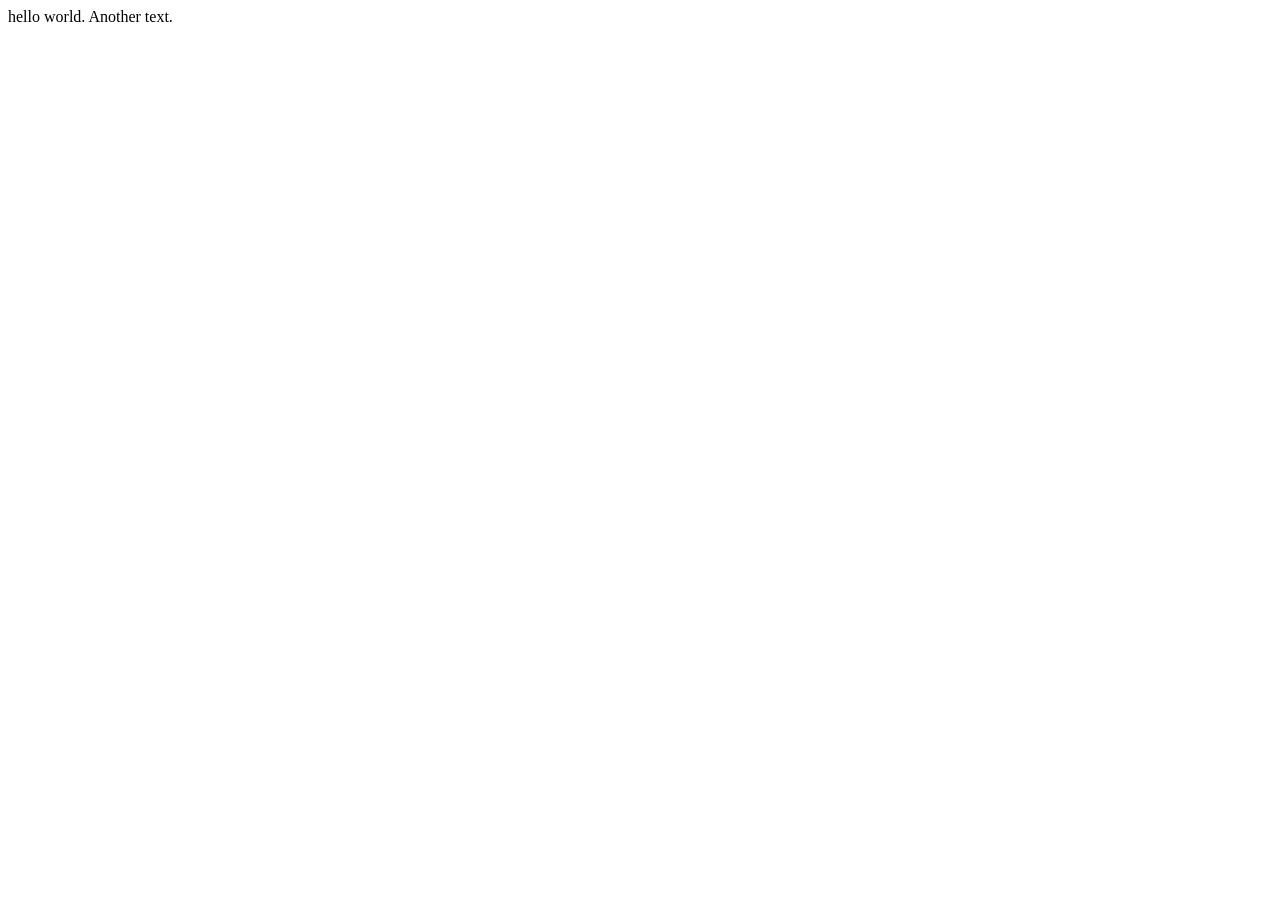
==== index.html @ a26b2df6 "Pranjal" ====
<!DOCTYPE html>
<html lang="en">

<head>
  <meta charset="UTF-8">
  <meta name="viewport" content="width=device-width, initial-scale=1.0">
  <title>Document</title>
</head>

<body>
  hello world.
  Another text.
</body>

</html>
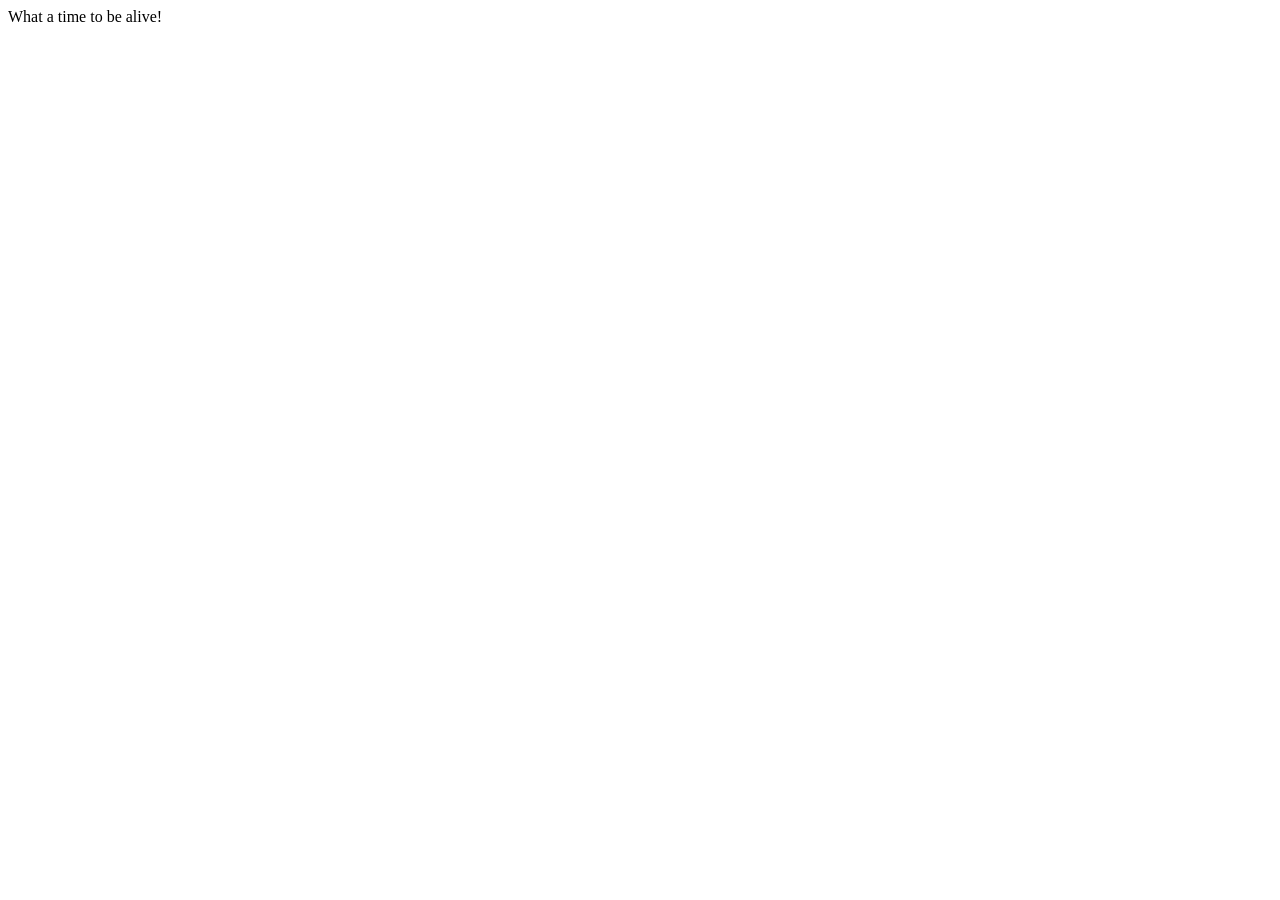
==== commit 928778eb: "text change no more hello world" ====
--- a/index.html
+++ b/index.html
@@ -8,8 +8,8 @@
 </head>
 
 <body>
-  hello world.
-  Another text.
+  What a time to be alive!
+  
 </body>
 
 </html>
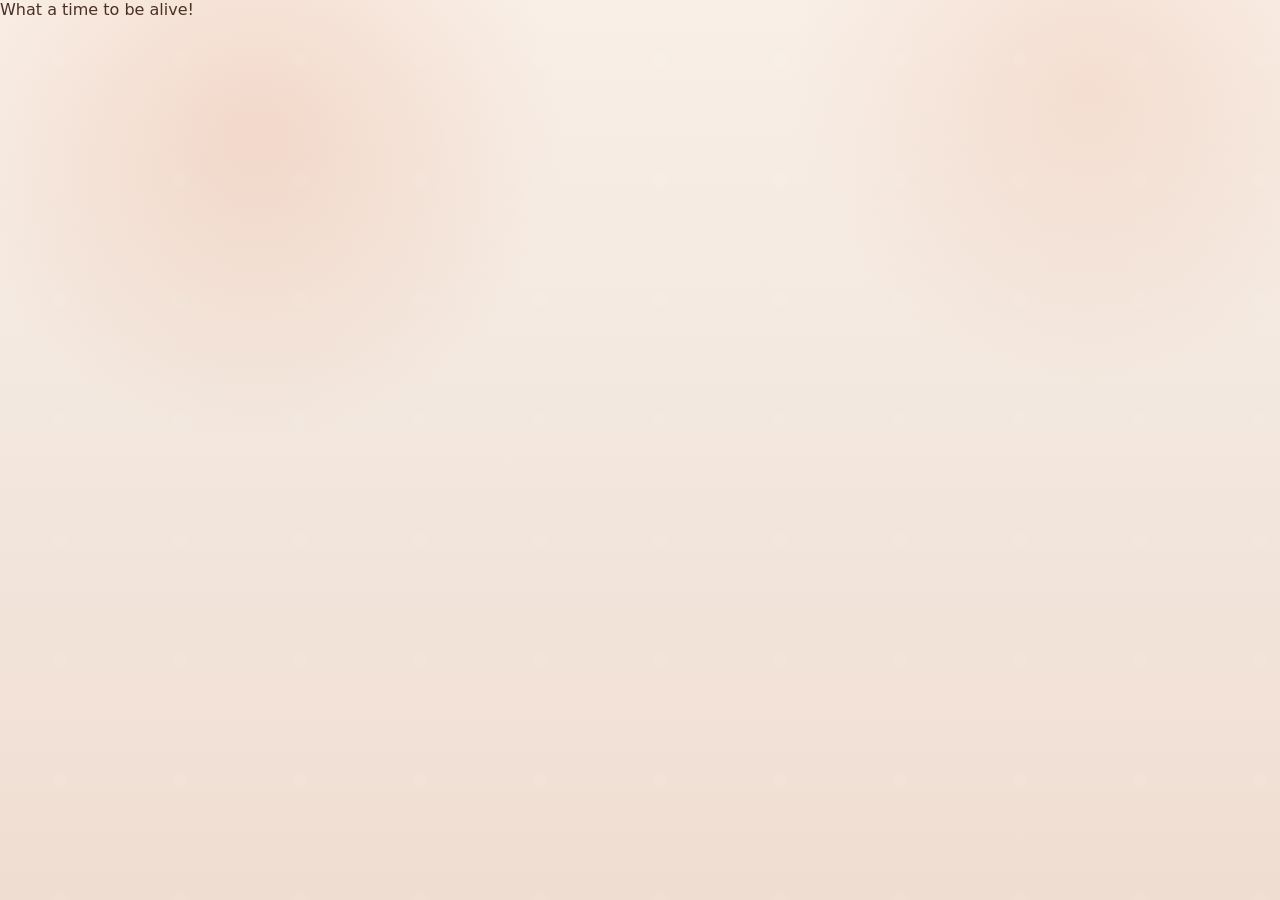
==== commit 300e423b: "renaming" ====
--- a/index.html
+++ b/index.html
@@ -5,11 +5,13 @@
   <meta charset="UTF-8">
   <meta name="viewport" content="width=device-width, initial-scale=1.0">
   <title>Document</title>
+  <link href="style.css" rel="stylesheet" type="text/css">
+  <script src="main.js" defer></script>
 </head>
 
 <body>
   What a time to be alive!
-  
+
 </body>
 
 </html>
--- a/style.css
+++ b/style.css
@@ -0,0 +1,214 @@
+:root {
+  --bg: #f3e8df;
+  --panel: #fff6f1;
+  --panel-alt: #ffe6d2;
+  --text: #4b3024;
+  --muted: #8c6b58;
+  --accent: #d86b3b;
+  --accent-dark: #b4542f;
+  --shadow: 0 18px 50px rgba(76, 49, 34, 0.15);
+  --radius: 24px;
+}
+
+* {
+  box-sizing: border-box;
+}
+
+body {
+  margin: 0;
+  min-height: 100vh;
+  font-family: "Inter", "Segoe UI", system-ui, sans-serif;
+  color: var(--text);
+  background:
+    radial-gradient(
+      circle at 20% 15%,
+      rgba(216, 107, 59, 0.16),
+      transparent 24%
+    ),
+    radial-gradient(
+      circle at 85% 10%,
+      rgba(216, 107, 59, 0.12),
+      transparent 22%
+    ),
+    linear-gradient(180deg, #f9efe7 0%, #f3e8df 45%, #f0ddd1 100%);
+}
+
+body::before {
+  content: "";
+  position: fixed;
+  inset: 0;
+  background-image: radial-gradient(
+    circle,
+    rgba(255, 255, 255, 0.4) 8%,
+    transparent 10%
+  );
+  background-size: 120px 120px;
+  opacity: 0.18;
+  pointer-events: none;
+}
+
+.page-wrapper {
+  max-width: 980px;
+  margin: 0 auto;
+  padding: 48px 24px 80px;
+}
+
+.hero {
+  display: grid;
+  gap: 28px;
+  align-items: center;
+  padding: 36px;
+  border-radius: var(--radius);
+  background: linear-gradient(
+    135deg,
+    rgba(255, 255, 255, 0.95),
+    rgba(255, 246, 238, 0.92)
+  );
+  box-shadow: var(--shadow);
+}
+
+.hero h1 {
+  margin: 0;
+  font-size: clamp(2.5rem, 4vw, 4rem);
+  line-height: 1.02;
+}
+
+.hero p {
+  margin: 16px 0 0;
+  max-width: 680px;
+  color: var(--muted);
+  font-size: 1.05rem;
+  line-height: 1.8;
+}
+
+.hero .hero-decor {
+  display: flex;
+  justify-content: center;
+  align-items: center;
+  min-height: 260px;
+  border-radius: 28px;
+  background:
+    radial-gradient(circle at top, rgba(216, 107, 59, 0.18), transparent 40%),
+    linear-gradient(180deg, #ffe9d9 0%, #fff7f2 100%);
+  position: relative;
+  overflow: hidden;
+}
+
+.hero .hero-decor::after {
+  content: "";
+  position: absolute;
+  left: -16px;
+  top: 45%;
+  width: 180px;
+  height: 180px;
+  border-radius: 50%;
+  background: rgba(216, 107, 59, 0.08);
+}
+
+.hero .hero-decor::before {
+  content: "👣";
+  position: absolute;
+  right: 20px;
+  bottom: 20px;
+  font-size: 4rem;
+  opacity: 0.35;
+}
+
+.card {
+  background: var(--panel);
+  border-radius: var(--radius);
+  padding: 32px;
+  box-shadow: var(--shadow);
+  margin-top: 32px;
+}
+
+.card h2 {
+  margin-top: 0;
+  font-size: 1.9rem;
+}
+
+.card p {
+  color: var(--muted);
+  line-height: 1.75;
+}
+
+.grid-two {
+  display: grid;
+  gap: 28px;
+  grid-template-columns: repeat(auto-fit, minmax(250px, 1fr));
+}
+
+.ingredients,
+.steps {
+  display: grid;
+  gap: 16px;
+}
+
+.ingredients li,
+.steps li {
+  list-style: none;
+  padding: 16px 18px;
+  border-radius: 18px;
+  background: var(--panel-alt);
+  border: 1px solid rgba(216, 107, 59, 0.12);
+}
+
+.ingredients li::marker,
+.steps li::marker {
+  color: var(--accent-dark);
+}
+
+.ingredients li {
+  display: flex;
+  align-items: flex-start;
+  gap: 12px;
+}
+
+.ingredients li span {
+  font-weight: 700;
+}
+
+.featured-note {
+  margin-top: 24px;
+  padding: 20px 24px;
+  border-radius: 22px;
+  background: rgba(216, 107, 59, 0.08);
+  border-left: 4px solid var(--accent);
+  color: var(--text);
+}
+
+.button {
+  display: inline-flex;
+  align-items: center;
+  justify-content: center;
+  padding: 14px 26px;
+  margin-top: 18px;
+  border-radius: 999px;
+  border: none;
+  background: linear-gradient(135deg, var(--accent), var(--accent-dark));
+  color: #fff;
+  text-decoration: none;
+  font-weight: 700;
+  box-shadow: 0 14px 30px rgba(216, 107, 59, 0.18);
+}
+
+.footer {
+  margin-top: 44px;
+  padding: 20px 0;
+  text-align: center;
+  color: var(--muted);
+}
+
+@media (max-width: 720px) {
+  .page-wrapper {
+    padding: 28px 18px 60px;
+  }
+
+  .hero {
+    padding: 28px;
+  }
+
+  .card {
+    padding: 24px;
+  }
+}
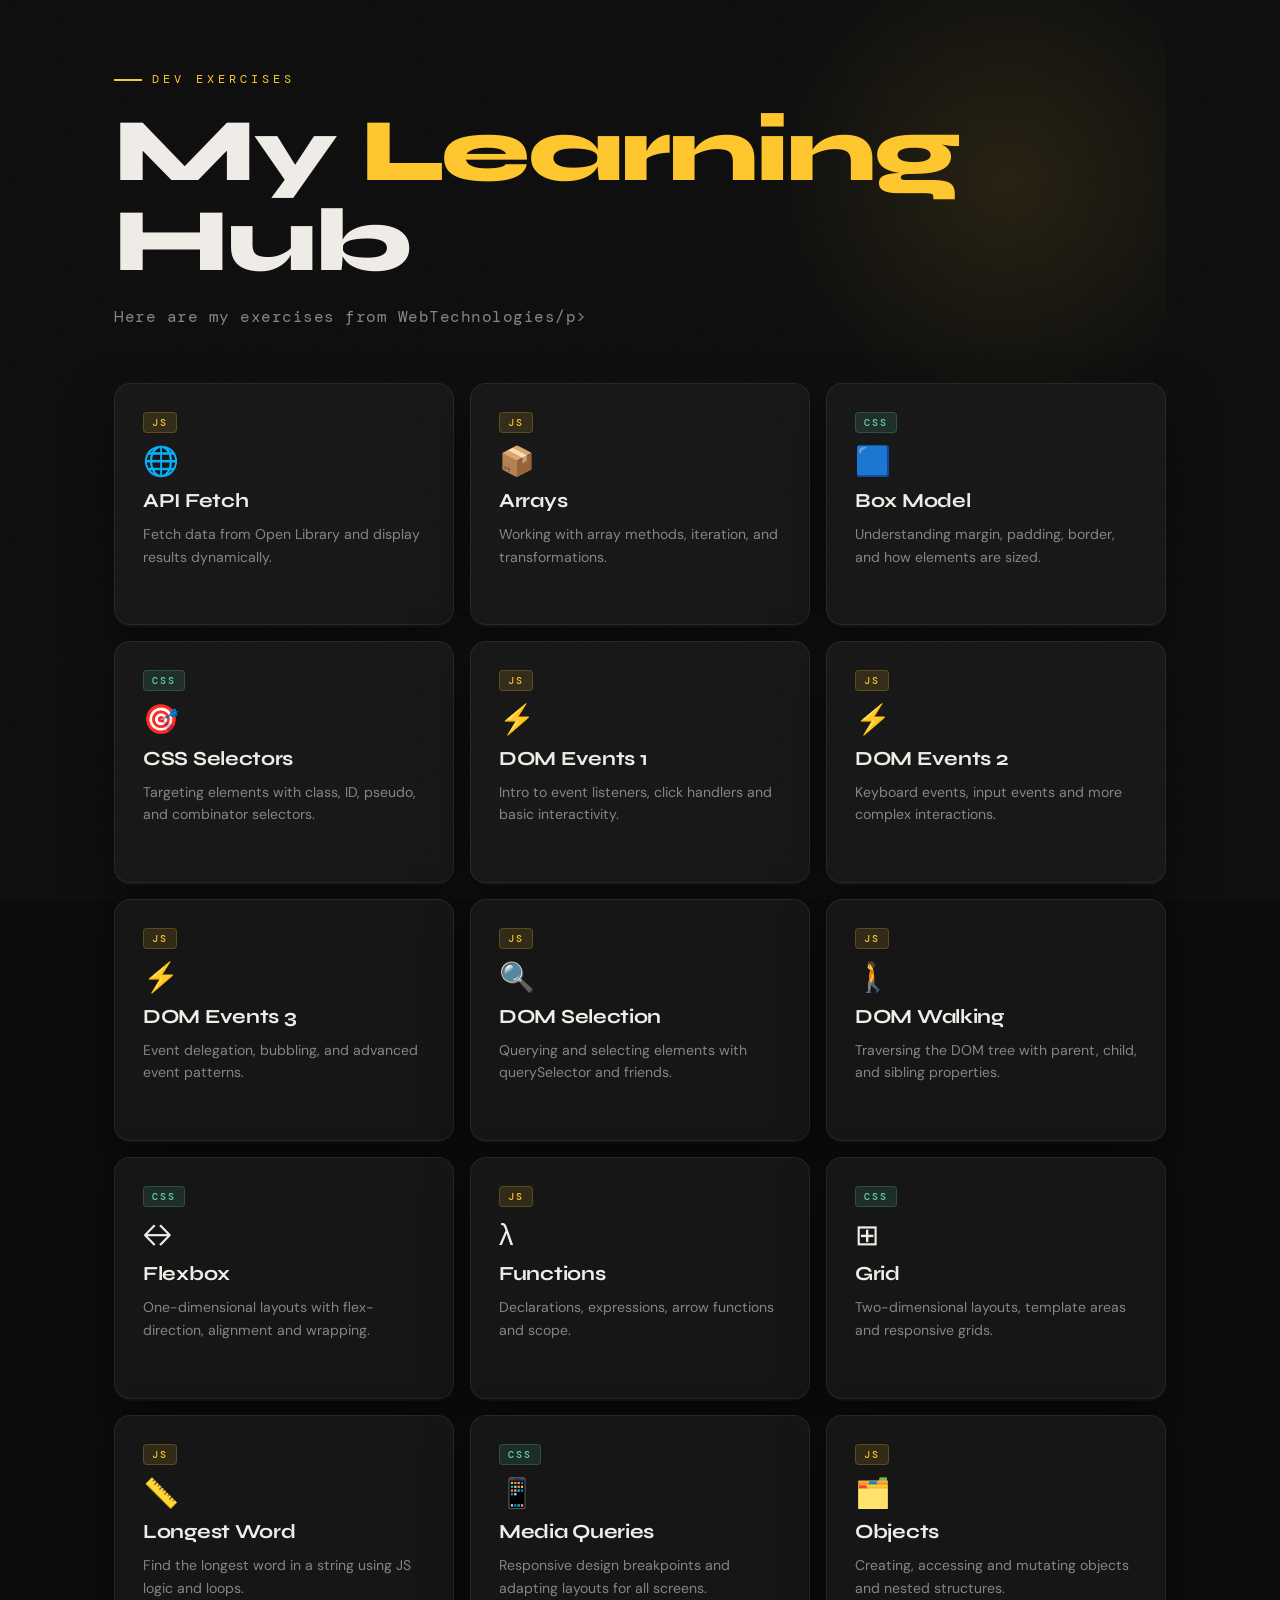
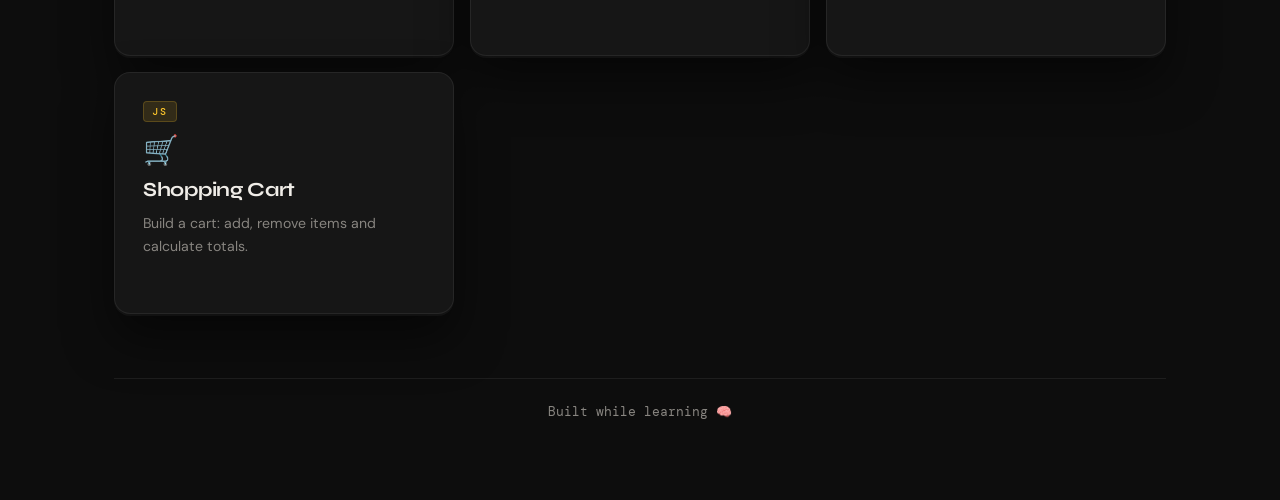
==== commit 75577fb0: "better file organisation index.html new page new style.css" ====
--- a/index.html
+++ b/index.html
@@ -1,17 +1,161 @@
 <!DOCTYPE html>
 <html lang="en">
-
 <head>
   <meta charset="UTF-8">
   <meta name="viewport" content="width=device-width, initial-scale=1.0">
-  <title>Document</title>
+  <title>My Exercises</title>
   <link href="style.css" rel="stylesheet" type="text/css">
+  <link href="https://fonts.googleapis.com/css2?family=Syne:wght@700;800&family=DM+Mono:wght@400;500&family=DM+Sans:wght@400;500&display=swap" rel="stylesheet">
   <script src="main.js" defer></script>
 </head>
+<body>
 
-<body>
-  What a time to be alive!
+  <div class="noise"></div>
+
+  <header class="site-header">
+    <div class="header-inner">
+      <div class="header-label">DEV EXERCISES</div>
+      <h1 class="site-title">My <em>Learning</em><br>Hub</h1>
+      <p class="site-subtitle">Here are my exercises from WebTechnologies/p>
+    </div>
+    <div class="header-blob"></div>
+  </header>
+
+  <main class="exercises-grid">
+
+    <a class="ex-card" href="exercises/api-fetch/index.html">
+      <span class="ex-tag">JS</span>
+      <span class="ex-icon">🌐</span>
+      <h2>API Fetch</h2>
+      <p>Fetch data from Open Library and display results dynamically.</p>
+      <span class="ex-arrow">→</span>
+    </a>
+
+    <a class="ex-card" href="exercises/arrays/index.html">
+      <span class="ex-tag">JS</span>
+      <span class="ex-icon">📦</span>
+      <h2>Arrays</h2>
+      <p>Working with array methods, iteration, and transformations.</p>
+      <span class="ex-arrow">→</span>
+    </a>
+
+    <a class="ex-card" href="exercises/boxmodel/index.html">
+      <span class="ex-tag">CSS</span>
+      <span class="ex-icon">🟦</span>
+      <h2>Box Model</h2>
+      <p>Understanding margin, padding, border, and how elements are sized.</p>
+      <span class="ex-arrow">→</span>
+    </a>
+
+    <a class="ex-card" href="exercises/css-selectors/index.html">
+      <span class="ex-tag">CSS</span>
+      <span class="ex-icon">🎯</span>
+      <h2>CSS Selectors</h2>
+      <p>Targeting elements with class, ID, pseudo, and combinator selectors.</p>
+      <span class="ex-arrow">→</span>
+    </a>
+
+    <a class="ex-card" href="exercises/dom-events-1/index.html">
+      <span class="ex-tag">JS</span>
+      <span class="ex-icon">⚡</span>
+      <h2>DOM Events 1</h2>
+      <p>Intro to event listeners, click handlers and basic interactivity.</p>
+      <span class="ex-arrow">→</span>
+    </a>
+
+    <a class="ex-card" href="exercises/dom-events-2/index.html">
+      <span class="ex-tag">JS</span>
+      <span class="ex-icon">⚡</span>
+      <h2>DOM Events 2</h2>
+      <p>Keyboard events, input events and more complex interactions.</p>
+      <span class="ex-arrow">→</span>
+    </a>
+
+    <a class="ex-card" href="exercises/dom-events-3/index.html">
+      <span class="ex-tag">JS</span>
+      <span class="ex-icon">⚡</span>
+      <h2>DOM Events 3</h2>
+      <p>Event delegation, bubbling, and advanced event patterns.</p>
+      <span class="ex-arrow">→</span>
+    </a>
+
+    <a class="ex-card" href="exercises/dom-selection/index.html">
+      <span class="ex-tag">JS</span>
+      <span class="ex-icon">🔍</span>
+      <h2>DOM Selection</h2>
+      <p>Querying and selecting elements with querySelector and friends.</p>
+      <span class="ex-arrow">→</span>
+    </a>
+
+    <a class="ex-card" href="exercises/dom-walking/index.html">
+      <span class="ex-tag">JS</span>
+      <span class="ex-icon">🚶</span>
+      <h2>DOM Walking</h2>
+      <p>Traversing the DOM tree with parent, child, and sibling properties.</p>
+      <span class="ex-arrow">→</span>
+    </a>
+
+    <a class="ex-card" href="exercises/flexbox/index.html">
+      <span class="ex-tag">CSS</span>
+      <span class="ex-icon">↔️</span>
+      <h2>Flexbox</h2>
+      <p>One-dimensional layouts with flex-direction, alignment and wrapping.</p>
+      <span class="ex-arrow">→</span>
+    </a>
+
+    <a class="ex-card" href="exercises/functions/index.html">
+      <span class="ex-tag">JS</span>
+      <span class="ex-icon">λ</span>
+      <h2>Functions</h2>
+      <p>Declarations, expressions, arrow functions and scope.</p>
+      <span class="ex-arrow">→</span>
+    </a>
+
+    <a class="ex-card" href="exercises/grid/index.html">
+      <span class="ex-tag">CSS</span>
+      <span class="ex-icon">⊞</span>
+      <h2>Grid</h2>
+      <p>Two-dimensional layouts, template areas and responsive grids.</p>
+      <span class="ex-arrow">→</span>
+    </a>
+
+    <a class="ex-card" href="exercises/longest-word/index.html">
+      <span class="ex-tag">JS</span>
+      <span class="ex-icon">📏</span>
+      <h2>Longest Word</h2>
+      <p>Find the longest word in a string using JS logic and loops.</p>
+      <span class="ex-arrow">→</span>
+    </a>
+
+    <a class="ex-card" href="exercises/media-queries/index.html">
+      <span class="ex-tag">CSS</span>
+      <span class="ex-icon">📱</span>
+      <h2>Media Queries</h2>
+      <p>Responsive design breakpoints and adapting layouts for all screens.</p>
+      <span class="ex-arrow">→</span>
+    </a>
+
+    <a class="ex-card" href="exercises/objects/index.html">
+      <span class="ex-tag">JS</span>
+      <span class="ex-icon">🗂️</span>
+      <h2>Objects</h2>
+      <p>Creating, accessing and mutating objects and nested structures.</p>
+      <span class="ex-arrow">→</span>
+    </a>
+
+    <a class="ex-card" href="exercises/shopping-cart/index.html">
+      <span class="ex-tag">JS</span>
+      <span class="ex-icon">🛒</span>
+      <h2>Shopping Cart</h2>
+      <p>Build a cart: add, remove items and calculate totals.</p>
+      <span class="ex-arrow">→</span>
+    </a>
+
+  </main>
+
+  <footer class="site-footer">
+    <span>Built while learning 🧠</span>
+  </footer>
 
 </body>
-
 </html>
--- a/style.css
+++ b/style.css
@@ -1,214 +1,357 @@
+/* ============================================================
+   LEARNING HUB — Dark editorial style, monospace + geometric
+   ============================================================ */
+
+@import url("https://fonts.googleapis.com/css2?family=Syne:wght@700;800&family=DM+Mono:wght@400;500&family=DM+Sans:wght@400;500&display=swap");
+
+/* ── Variables ─────────────────────────────────────────── */
 :root {
-  --bg: #f3e8df;
-  --panel: #fff6f1;
-  --panel-alt: #ffe6d2;
-  --text: #4b3024;
-  --muted: #8c6b58;
-  --accent: #d86b3b;
-  --accent-dark: #b4542f;
-  --shadow: 0 18px 50px rgba(76, 49, 34, 0.15);
-  --radius: 24px;
-}
-
-* {
+  --bg: #0d0d0d;
+  --surface: #161616;
+  --surface-2: #1f1f1f;
+  --border: rgba(255, 255, 255, 0.07);
+  --text: #f0ede8;
+  --muted: #888580;
+  --accent: #ffc72c; /* golden yellow — nod to your McD CSS :) */
+  --accent-2: #ff6b35;
+  --tag-js: #ffc72c;
+  --tag-css: #60d4b0;
+  --radius: 16px;
+  --shadow: 0 2px 0 rgba(255, 255, 255, 0.04), 0 24px 48px rgba(0, 0, 0, 0.5);
+}
+
+/* ── Reset ─────────────────────────────────────────────── */
+*,
+*::before,
+*::after {
   box-sizing: border-box;
-}
-
-body {
   margin: 0;
-  min-height: 100vh;
-  font-family: "Inter", "Segoe UI", system-ui, sans-serif;
-  color: var(--text);
-  background:
-    radial-gradient(
-      circle at 20% 15%,
-      rgba(216, 107, 59, 0.16),
-      transparent 24%
-    ),
-    radial-gradient(
-      circle at 85% 10%,
-      rgba(216, 107, 59, 0.12),
-      transparent 22%
-    ),
-    linear-gradient(180deg, #f9efe7 0%, #f3e8df 45%, #f0ddd1 100%);
-}
-
-body::before {
-  content: "";
+  padding: 0;
+}
+
+/* ── Noise overlay ─────────────────────────────────────── */
+.noise {
+  pointer-events: none;
   position: fixed;
   inset: 0;
-  background-image: radial-gradient(
+  z-index: 100;
+  opacity: 0.035;
+  background-image: url("data:image/svg+xml,%3Csvg viewBox='0 0 256 256' xmlns='http://www.w3.org/2000/svg'%3E%3Cfilter id='noise'%3E%3CfeTurbulence type='fractalNoise' baseFrequency='0.9' numOctaves='4' stitchTiles='stitch'/%3E%3C/filter%3E%3Crect width='100%25' height='100%25' filter='url(%23noise)'/%3E%3C/svg%3E");
+  background-size: 180px 180px;
+}
+
+/* ── Body ──────────────────────────────────────────────── */
+body {
+  background: var(--bg);
+  color: var(--text);
+  font-family: "DM Sans", sans-serif;
+  min-height: 100vh;
+  padding: 0 24px 80px;
+  max-width: 1100px;
+  margin: 0 auto;
+}
+
+/* ── Header ────────────────────────────────────────────── */
+.site-header {
+  position: relative;
+  padding: 72px 0 56px;
+  overflow: hidden;
+}
+
+.header-blob {
+  position: absolute;
+  top: -60px;
+  right: -80px;
+  width: 480px;
+  height: 480px;
+  border-radius: 50%;
+  background: radial-gradient(
     circle,
-    rgba(255, 255, 255, 0.4) 8%,
-    transparent 10%
+    rgba(255, 199, 44, 0.1) 0%,
+    transparent 70%
   );
-  background-size: 120px 120px;
-  opacity: 0.18;
   pointer-events: none;
 }
 
-.page-wrapper {
-  max-width: 980px;
-  margin: 0 auto;
-  padding: 48px 24px 80px;
-}
-
-.hero {
+.header-label {
+  font-family: "DM Mono", monospace;
+  font-size: 0.72rem;
+  letter-spacing: 4px;
+  color: var(--accent);
+  text-transform: uppercase;
+  margin-bottom: 20px;
+  display: flex;
+  align-items: center;
+  gap: 10px;
+}
+
+.header-label::before {
+  content: "";
+  display: inline-block;
+  width: 28px;
+  height: 2px;
+  background: var(--accent);
+}
+
+.site-title {
+  font-family: "Syne", sans-serif;
+  font-weight: 800;
+  font-size: clamp(3rem, 7vw, 6rem);
+  line-height: 1;
+  letter-spacing: -2px;
+  color: var(--text);
+}
+
+.site-title em {
+  font-style: normal;
+  color: var(--accent);
+}
+
+.site-subtitle {
+  margin-top: 20px;
+  font-size: 1rem;
+  color: var(--muted);
+  font-family: "DM Mono", monospace;
+  letter-spacing: 0.5px;
+}
+
+/* ── Grid ──────────────────────────────────────────────── */
+.exercises-grid {
   display: grid;
-  gap: 28px;
-  align-items: center;
-  padding: 36px;
+  grid-template-columns: repeat(auto-fill, minmax(280px, 1fr));
+  gap: 16px;
+  animation: gridIn 0.5s ease both;
+}
+
+/* ── Card ──────────────────────────────────────────────── */
+.ex-card {
+  position: relative;
+  display: flex;
+  flex-direction: column;
+  gap: 10px;
+  padding: 28px 28px 24px;
+  background: var(--surface);
+  border: 1px solid var(--border);
   border-radius: var(--radius);
+  text-decoration: none;
+  color: var(--text);
+  box-shadow: var(--shadow);
+  transition:
+    transform 0.2s ease,
+    border-color 0.2s ease,
+    background 0.2s ease;
+  overflow: hidden;
+  animation: cardIn 0.4s ease both;
+}
+
+/* stagger cards */
+.ex-card:nth-child(1) {
+  animation-delay: 0.03s;
+}
+.ex-card:nth-child(2) {
+  animation-delay: 0.06s;
+}
+.ex-card:nth-child(3) {
+  animation-delay: 0.09s;
+}
+.ex-card:nth-child(4) {
+  animation-delay: 0.12s;
+}
+.ex-card:nth-child(5) {
+  animation-delay: 0.15s;
+}
+.ex-card:nth-child(6) {
+  animation-delay: 0.18s;
+}
+.ex-card:nth-child(7) {
+  animation-delay: 0.21s;
+}
+.ex-card:nth-child(8) {
+  animation-delay: 0.24s;
+}
+.ex-card:nth-child(9) {
+  animation-delay: 0.27s;
+}
+.ex-card:nth-child(10) {
+  animation-delay: 0.3s;
+}
+.ex-card:nth-child(11) {
+  animation-delay: 0.33s;
+}
+.ex-card:nth-child(12) {
+  animation-delay: 0.36s;
+}
+.ex-card:nth-child(13) {
+  animation-delay: 0.39s;
+}
+.ex-card:nth-child(14) {
+  animation-delay: 0.42s;
+}
+.ex-card:nth-child(15) {
+  animation-delay: 0.45s;
+}
+.ex-card:nth-child(16) {
+  animation-delay: 0.48s;
+}
+
+.ex-card::after {
+  content: "";
+  position: absolute;
+  inset: 0;
   background: linear-gradient(
     135deg,
-    rgba(255, 255, 255, 0.95),
-    rgba(255, 246, 238, 0.92)
+    rgba(255, 199, 44, 0.04),
+    transparent 60%
   );
-  box-shadow: var(--shadow);
-}
-
-.hero h1 {
+  opacity: 0;
+  transition: opacity 0.25s;
+}
+
+.ex-card:hover {
+  transform: translateY(-4px);
+  border-color: rgba(255, 199, 44, 0.25);
+  background: var(--surface-2);
+}
+
+.ex-card:hover::after {
+  opacity: 1;
+}
+
+/* Tag (JS / CSS) */
+.ex-tag {
+  font-family: "DM Mono", monospace;
+  font-size: 0.65rem;
+  font-weight: 500;
+  letter-spacing: 2px;
+  text-transform: uppercase;
+  padding: 3px 8px;
+  border-radius: 4px;
+  align-self: flex-start;
+  background: rgba(255, 199, 44, 0.12);
+  color: var(--tag-js);
+  border: 1px solid rgba(255, 199, 44, 0.2);
+}
+
+.ex-card:has(.ex-tag:not(:empty)) .ex-tag[data-type="CSS"],
+.ex-card .ex-tag:contains("CSS") {
+  background: rgba(96, 212, 176, 0.12);
+  color: var(--tag-css);
+  border-color: rgba(96, 212, 176, 0.2);
+}
+
+/* manually color CSS cards */
+.ex-card:nth-child(3) .ex-tag,
+.ex-card:nth-child(4) .ex-tag,
+.ex-card:nth-child(10) .ex-tag,
+.ex-card:nth-child(12) .ex-tag,
+.ex-card:nth-child(14) .ex-tag {
+  background: rgba(96, 212, 176, 0.12);
+  color: var(--tag-css);
+  border-color: rgba(96, 212, 176, 0.2);
+}
+
+/* Icon */
+.ex-icon {
+  font-size: 1.8rem;
+  line-height: 1;
+  margin: 4px 0 2px;
+}
+
+/* Title */
+.ex-card h2 {
+  font-family: "Syne", sans-serif;
+  font-size: 1.25rem;
+  font-weight: 700;
+  letter-spacing: -0.3px;
+  color: var(--text);
   margin: 0;
-  font-size: clamp(2.5rem, 4vw, 4rem);
-  line-height: 1.02;
-}
-
-.hero p {
-  margin: 16px 0 0;
-  max-width: 680px;
+}
+
+/* Description */
+.ex-card p {
+  font-size: 0.88rem;
   color: var(--muted);
-  font-size: 1.05rem;
-  line-height: 1.8;
-}
-
-.hero .hero-decor {
-  display: flex;
-  justify-content: center;
-  align-items: center;
-  min-height: 260px;
-  border-radius: 28px;
-  background:
-    radial-gradient(circle at top, rgba(216, 107, 59, 0.18), transparent 40%),
-    linear-gradient(180deg, #ffe9d9 0%, #fff7f2 100%);
-  position: relative;
-  overflow: hidden;
-}
-
-.hero .hero-decor::after {
-  content: "";
-  position: absolute;
-  left: -16px;
-  top: 45%;
-  width: 180px;
-  height: 180px;
-  border-radius: 50%;
-  background: rgba(216, 107, 59, 0.08);
-}
-
-.hero .hero-decor::before {
-  content: "👣";
-  position: absolute;
-  right: 20px;
-  bottom: 20px;
-  font-size: 4rem;
-  opacity: 0.35;
-}
-
-.card {
-  background: var(--panel);
-  border-radius: var(--radius);
-  padding: 32px;
-  box-shadow: var(--shadow);
-  margin-top: 32px;
-}
-
-.card h2 {
-  margin-top: 0;
-  font-size: 1.9rem;
-}
-
-.card p {
+  line-height: 1.6;
+  flex: 1;
+}
+
+/* Arrow */
+.ex-arrow {
+  font-size: 1.1rem;
+  color: var(--accent);
+  opacity: 0;
+  transform: translateX(-6px);
+  transition:
+    opacity 0.2s,
+    transform 0.2s;
+  align-self: flex-end;
+}
+
+.ex-card:hover .ex-arrow {
+  opacity: 1;
+  transform: translateX(0);
+}
+
+/* ── Footer ────────────────────────────────────────────── */
+.site-footer {
+  margin-top: 64px;
+  padding-top: 24px;
+  border-top: 1px solid var(--border);
+  text-align: center;
+  font-family: "DM Mono", monospace;
+  font-size: 0.8rem;
   color: var(--muted);
-  line-height: 1.75;
-}
-
-.grid-two {
-  display: grid;
-  gap: 28px;
-  grid-template-columns: repeat(auto-fit, minmax(250px, 1fr));
-}
-
-.ingredients,
-.steps {
-  display: grid;
-  gap: 16px;
-}
-
-.ingredients li,
-.steps li {
-  list-style: none;
-  padding: 16px 18px;
-  border-radius: 18px;
-  background: var(--panel-alt);
-  border: 1px solid rgba(216, 107, 59, 0.12);
-}
-
-.ingredients li::marker,
-.steps li::marker {
-  color: var(--accent-dark);
-}
-
-.ingredients li {
-  display: flex;
-  align-items: flex-start;
-  gap: 12px;
-}
-
-.ingredients li span {
-  font-weight: 700;
-}
-
-.featured-note {
-  margin-top: 24px;
-  padding: 20px 24px;
-  border-radius: 22px;
-  background: rgba(216, 107, 59, 0.08);
-  border-left: 4px solid var(--accent);
-  color: var(--text);
-}
-
-.button {
-  display: inline-flex;
-  align-items: center;
-  justify-content: center;
-  padding: 14px 26px;
-  margin-top: 18px;
-  border-radius: 999px;
-  border: none;
-  background: linear-gradient(135deg, var(--accent), var(--accent-dark));
-  color: #fff;
-  text-decoration: none;
-  font-weight: 700;
-  box-shadow: 0 14px 30px rgba(216, 107, 59, 0.18);
-}
-
-.footer {
-  margin-top: 44px;
-  padding: 20px 0;
-  text-align: center;
-  color: var(--muted);
-}
-
-@media (max-width: 720px) {
-  .page-wrapper {
-    padding: 28px 18px 60px;
-  }
-
-  .hero {
-    padding: 28px;
-  }
-
-  .card {
-    padding: 24px;
-  }
-}
+}
+
+/* ── Animations ────────────────────────────────────────── */
+@keyframes cardIn {
+  from {
+    opacity: 0;
+    transform: translateY(20px);
+  }
+  to {
+    opacity: 1;
+    transform: translateY(0);
+  }
+}
+
+@keyframes gridIn {
+  from {
+    opacity: 0;
+  }
+  to {
+    opacity: 1;
+  }
+}
+
+/* ── Responsive ────────────────────────────────────────── */
+@media (max-width: 600px) {
+  body {
+    padding: 0 16px 60px;
+  }
+  .site-header {
+    padding: 48px 0 40px;
+  }
+  .exercises-grid {
+    grid-template-columns: 1fr;
+  }
+}
+
+/* ── Last Visited ──────────────────────────────────────── */
+.ex-card.last-visited {
+  border-color: rgba(255, 199, 44, 0.5);
+  background: #1c1a10;
+}
+
+.last-visited-badge {
+  font-family: "DM Mono", monospace;
+  font-size: 0.62rem;
+  letter-spacing: 2px;
+  text-transform: uppercase;
+  padding: 3px 8px;
+  border-radius: 4px;
+  background: rgba(255, 199, 44, 0.15);
+  color: var(--accent);
+  border: 1px solid rgba(255, 199, 44, 0.35);
+  align-self: flex-start;
+}
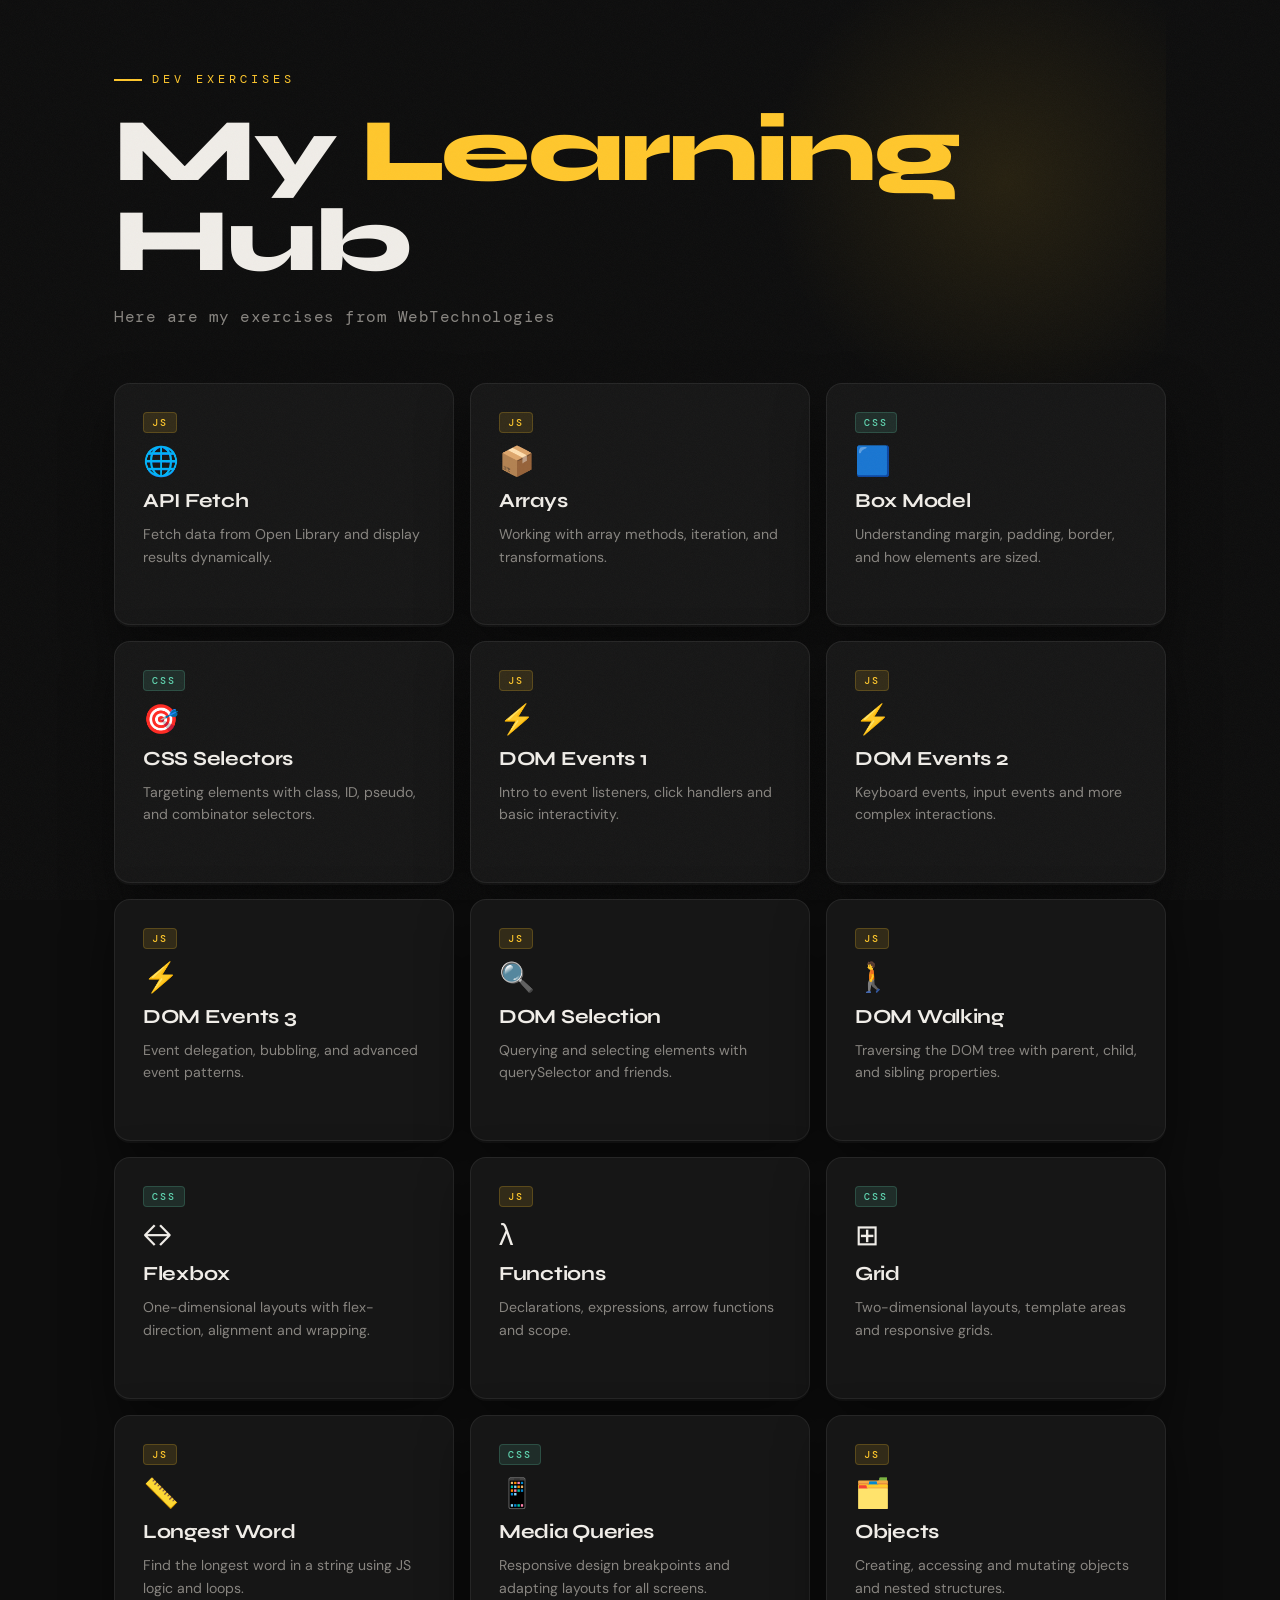
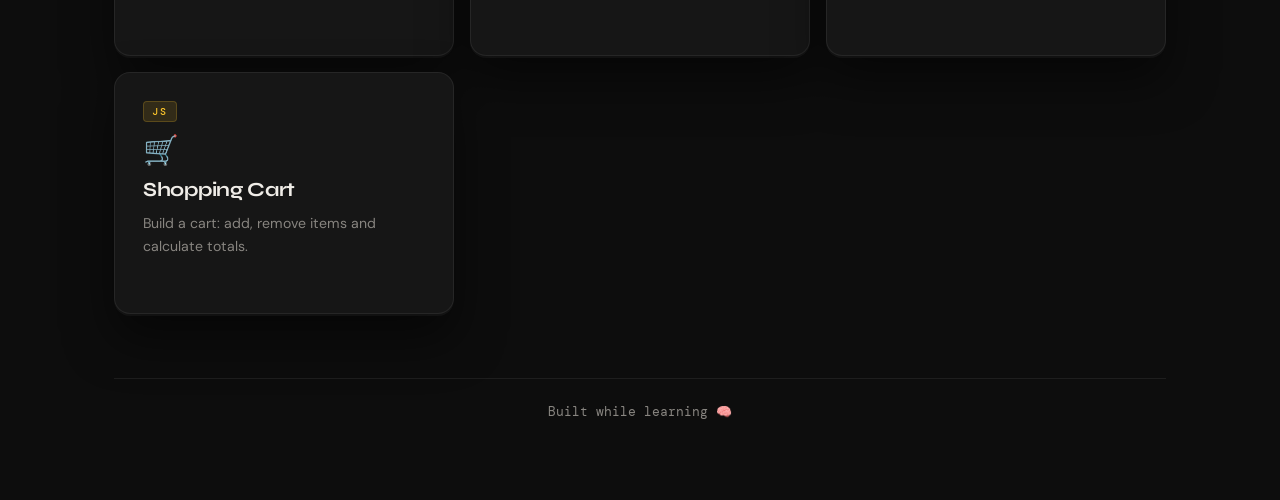
==== commit cd0177e4: "Update index.html" ====
--- a/index.html
+++ b/index.html
@@ -16,7 +16,7 @@
     <div class="header-inner">
       <div class="header-label">DEV EXERCISES</div>
       <h1 class="site-title">My <em>Learning</em><br>Hub</h1>
-      <p class="site-subtitle">Here are my exercises from WebTechnologies/p>
+      <p class="site-subtitle">Here are my exercises from WebTechnologies </p>
     </div>
     <div class="header-blob"></div>
   </header>
